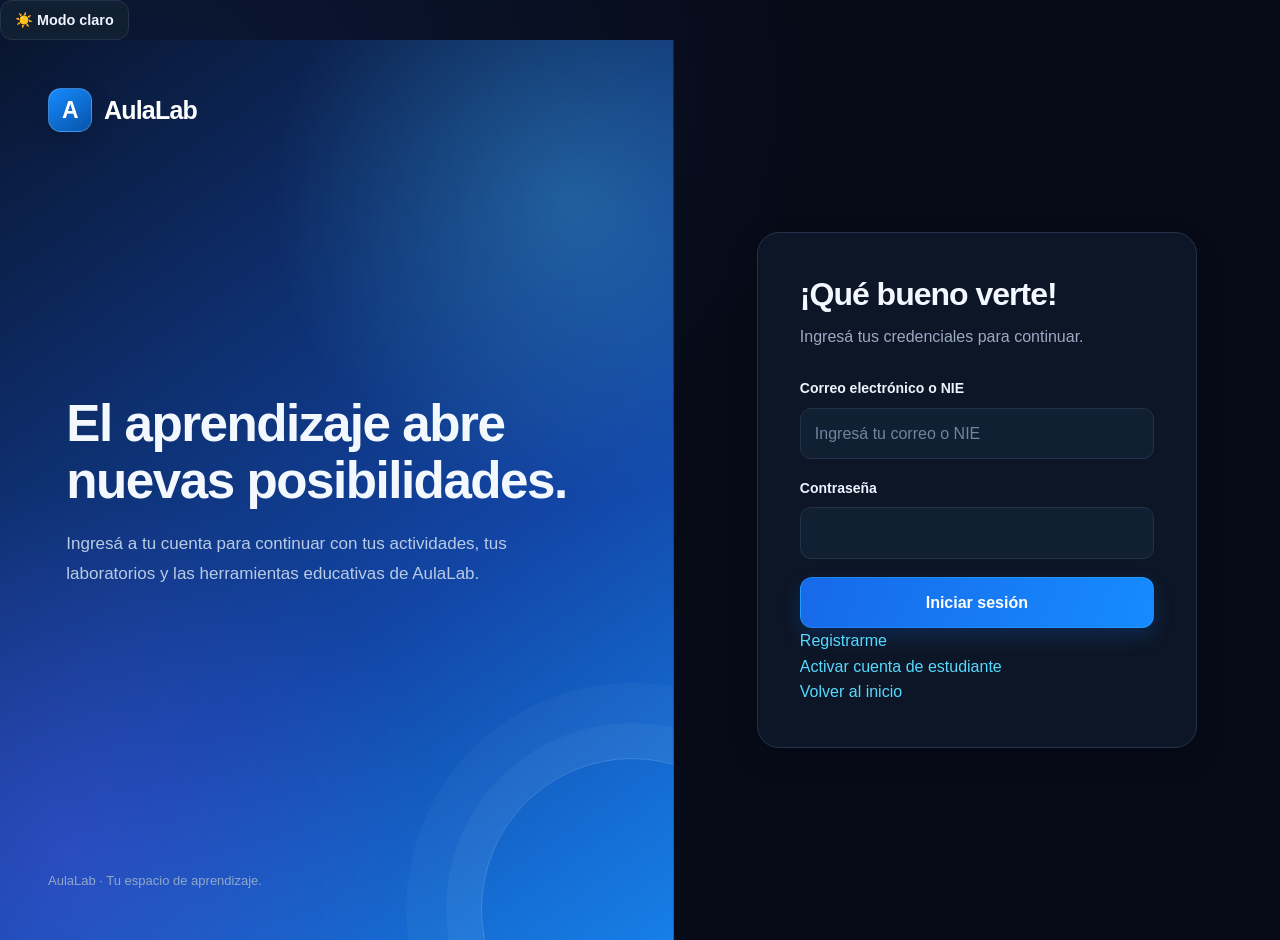
==== AulaLab/frontend/admin-global.html @ 5adf9a64 "Add files via upload" ====
<!DOCTYPE html>
<html lang="es">
<head>
  <meta charset="UTF-8">
  <meta name="viewport" content="width=device-width, initial-scale=1">
  <title>Administración global | AulaLab</title>
  <link rel="stylesheet" href="css/estilos.css">
  <link rel="stylesheet" href="css/administracion.css">
  <link rel="stylesheet" href="css/tema-aulalab.css">
  <script src="js/confi.js" defer></script>
  <script src="js/admin-global.js" defer></script>
</head>
<body class="pagina-admin">
  <header class="barra-admin">
    <a class="marca" href="inicio.html">
      <span class="marca-icono">A</span> AulaLab
    </a>
    <nav>
      <button class="boton-tema" type="button" data-cambiar-tema aria-label="Cambiar a modo claro">☀️ Modo claro</button>
      <a href="inicio.html">Mi cuenta</a>
      <button id="btnCerrarSesion" class="boton-secundario">Cerrar sesión</button>
    </nav>
  </header>

  <main class="admin-contenido admin-ancho">
    <section class="encabezado-admin">
      <span class="etiqueta">CENTRO DE CONTROL</span>
      <h1>Administración global</h1>
      <p>Revisá las solicitudes, gestioná aprobaciones y consultá las instituciones registradas.</p>
      <div id="mensajeAdmin" class="mensaje" role="status"></div>
    </section>

    <section class="resumen-admin">
      <article class="resumen-caja"><span>Permisos globales</span><strong id="totalAccesos">—</strong></article>
      <article class="resumen-caja"><span>Administración institucional</span><strong id="totalAdministradores">—</strong></article>
      <article class="resumen-caja"><span>Instituciones nuevas</span><strong id="totalInstitucionesPendientes">—</strong></article>
      <article class="resumen-caja"><span>Instituciones registradas</span><strong id="totalInstituciones">—</strong></article>
      <article class="resumen-caja">
  <span>Registros de usuarios pendientes</span>
  <strong id="totalUsuariosPendientes">—</strong>
</article>

<article class="resumen-caja">
  <span>Inscripciones de estudiantes pendientes</span>
  <strong id="totalEstudiantesPendientes">—</strong>
</article>
    </section>

    <section class="tarjeta-admin">
      <div class="titulo-fila">
        <div><h2>Solicitudes de permiso global</h2><p class="texto-ayuda">Docentes que solicitan permiso para administrar instituciones.</p></div>
        <button class="boton-secundario" data-actualizar type="button">Actualizar</button>
      </div>
      <div id="listaAccesos" class="lista-solicitudes">Cargando…</div>
    </section>

    <section class="tarjeta-admin">
      <h2>Solicitudes de administración institucional</h2>
      <p class="texto-ayuda">Revisá las peticiones de docentes para administrar una institución existente.</p>
      <div id="listaAdministradores" class="lista-solicitudes">Cargando…</div>
    </section>
    <section class="tarjeta-admin">
  <div class="titulo-fila">
    <div>
      <h2>Solicitudes de registro de usuarios</h2>
      <p class="texto-ayuda">
        Revisá los registros nuevos antes de permitir el acceso a AulaLab.
      </p>
    </div>
    <button class="boton-secundario" data-actualizar type="button">
      Actualizar
    </button>
  </div>
  <div id="listaUsuariosPendientes" class="lista-solicitudes">
    Cargando…
  </div>
</section>

<section class="tarjeta-admin">
  <div class="titulo-fila">
    <div>
      <h2>Solicitudes de inscripción de estudiantes</h2>
      <p class="texto-ayuda">
        Revisá el NIE, la institución, el grado y la sección antes de aprobar.
      </p>
    </div>
    <button class="boton-secundario" data-actualizar type="button">
      Actualizar
    </button>
  </div>
  <div id="listaEstudiantesPendientes" class="lista-solicitudes">
    Cargando…
  </div>
</section>
    <section class="tarjeta-admin">
      <h2>Solicitudes de registro de instituciones</h2>
      <p class="texto-ayuda">Al aprobar una solicitud, AulaLab registra la institución en la base de datos.</p>
      <div id="listaInstitucionesPendientes" class="lista-solicitudes">Cargando…</div>
    </section>

    <section class="tarjeta-admin">
      <h2>Instituciones registradas</h2>
      <div id="listaInstituciones" class="lista-solicitudes">Cargando…</div>
    </section>
  </main>
    <script src="js/tema-aulalab.js" defer></script>
</body>
</html>
---- AulaLab/frontend/css/estilos.css ----
:root {
    --azul: #2563eb;
    --azul-oscuro: #173b8f;
    --fondo: #f3f6fc;
    --texto: #172033;
    --muted: #68758a;
    --borde: #e1e7f0;
    --blanco: #ffffff;
    --radio: 18px;
}

* {
    box-sizing: border-box;
}

body {
    margin: 0;
    font-family: Inter, "Segoe UI", Arial, sans-serif;
    color: var(--texto);
    background: var(--fondo);
}

button,
input {
    font: inherit;
}

button,
a {
    -webkit-tap-highlight-color: transparent;
}

a {
    color: var(--azul);
    text-decoration: none;
}

a:hover {
    text-decoration: underline;
}

button:focus-visible,
input:focus-visible,
a:focus-visible {
    outline: 3px solid #93c5fd;
    outline-offset: 3px;
}

.contenedor-auth {
    min-height: 100vh;
    display: grid;
    grid-template-columns: minmax(0, 1fr) minmax(360px, 0.9fr);
}

.panel-presentacion {
    padding: 48px;
    display: flex;
    flex-direction: column;
    justify-content: space-between;
    color: white;
    background:
        radial-gradient(circle at 85% 15%, #4f8cff 0, transparent 35%),
        linear-gradient(145deg, #102b68, #2563eb 70%, #5685f6);
}

.marca {
    display: inline-flex;
    align-items: center;
    gap: 12px;
    font-size: 25px;
    font-weight: 800;
    letter-spacing: -1px;
}

.marca-icono {
    width: 44px;
    height: 44px;
    display: grid;
    place-items: center;
    border-radius: 14px;
    background: rgba(255, 255, 255, 0.17);
    font-size: 23px;
}

.presentacion-texto {
    max-width: 540px;
    margin: 50px auto;
}

.presentacion-texto h1 {
    margin: 0 0 20px;
    font-size: clamp(34px, 4vw, 56px);
    line-height: 1.1;
    letter-spacing: -1.8px;
}

.presentacion-texto p {
    color: #e0eaff;
    font-size: 17px;
    line-height: 1.8;
}

.presentacion-pie {
    color: #d7e4ff;
    font-size: 13px;
}

.panel-formulario {
    display: grid;
    place-items: center;
    padding: 36px 24px;
}

.formulario {
    width: 100%;
    max-width: 440px;
}

.formulario h2 {
    margin: 0 0 10px;
    font-size: 32px;
    letter-spacing: -1px;
}

.descripcion {
    margin: 0 0 28px;
    color: var(--muted);
    line-height: 1.6;
}

.campo {
    margin-bottom: 18px;
}

.campo label {
    display: block;
    margin-bottom: 8px;
    font-size: 14px;
    font-weight: 700;
}

.campo input {
    width: 100%;
    min-height: 48px;
    padding: 12px 14px;
    border: 1px solid var(--borde);
    border-radius: 11px;
    background: white;
    color: var(--texto);
    transition: border-color 0.2s, box-shadow 0.2s;
}

.campo input:focus {
    border-color: var(--azul);
    box-shadow: 0 0 0 3px #2563eb18;
    outline: none;
}

.boton-principal {
    width: 100%;
    min-height: 49px;
    border: 0;
    border-radius: 11px;
    background: var(--azul);
    color: white;
    font-weight: 700;
    cursor: pointer;
    transition: background 0.2s, transform 0.2s;
}

.boton-principal:hover {
    background: var(--azul-oscuro);
}

.boton-principal:disabled {
    opacity: 0.65;
    cursor: wait;
}

.mensaje {
    display: none;
    margin: 0 0 18px;
    padding: 12px 14px;
    border-radius: 10px;
    font-size: 14px;
    line-height: 1.5;
}

.mensaje.visible {
    display: block;
}

.mensaje.error {
    color: #991b1b;
    background: #fee2e2;
}

.mensaje.exito {
    color: #166534;
    background: #dcfce7;
}

.enlace-formulario {
    margin-top: 22px;
    color: var(--muted);
    text-align: center;
    font-size: 14px;
    line-height: 1.8;
}

.nota-seguridad {
    margin-top: 22px;
    padding: 13px;
    border-radius: 10px;
    background: #edf4ff;
    color: #31528a;
    font-size: 13px;
    line-height: 1.6;
}

@media (max-width: 850px) {
    .contenedor-auth {
        grid-template-columns: 1fr;
    }

    .panel-presentacion {
        padding: 25px;
    }

    .presentacion-texto {
        margin: 35px 0 20px;
    }

    .presentacion-texto h1 {
        font-size: 36px;
    }

    .presentacion-texto p {
        font-size: 15px;
    }

    .presentacion-pie {
        display: none;
    }

    .panel-formulario {
        padding: 34px 22px;
    }
}
---- AulaLab/frontend/css/administracion.css ----
.pagina-admin { min-height: 100vh; }

.barra-admin {
  display: flex;
  align-items: center;
  justify-content: space-between;
  gap: 20px;
  padding: 16px clamp(18px, 5vw, 64px);
  background: #fff;
  border-bottom: 1px solid var(--borde);
}

.barra-admin .marca { color: var(--texto); }
.barra-admin nav { display: flex; align-items: center; gap: 18px; flex-wrap: wrap; }

.admin-contenido {
  width: min(900px, calc(100% - 32px));
  margin: 38px auto 70px;
}
.admin-ancho { width: min(1180px, calc(100% - 32px)); }

.encabezado-admin { margin-bottom: 28px; }
.encabezado-admin h1 { margin: 10px 0; font-size: clamp(30px, 4vw, 43px); letter-spacing: -1.4px; }
.encabezado-admin p, .texto-ayuda { color: var(--muted); line-height: 1.65; }
.etiqueta { color: var(--azul); font-size: 12px; font-weight: 800; letter-spacing: 1.4px; }

.tarjeta-admin {
  background: #fff;
  border: 1px solid var(--borde);
  border-radius: var(--radio);
  padding: clamp(18px, 3vw, 30px);
  margin-bottom: 22px;
  box-shadow: 0 8px 28px #17203308;
}
.tarjeta-admin h2 { margin: 0 0 8px; font-size: 21px; }
.tarjeta-admin .campo { margin-top: 18px; }
.campo textarea, .campo select {
  width: 100%;
  padding: 13px 14px;
  border: 1px solid var(--borde);
  border-radius: 11px;
  font: inherit;
  color: var(--texto);
  background: #fff;
  resize: vertical;
}
.campo textarea:focus, .campo select:focus {
  outline: 0;
  border-color: var(--azul);
  box-shadow: 0 0 0 3px #2563eb18;
}

.boton-secundario {
  border: 1px solid var(--borde);
  border-radius: 10px;
  background: #fff;
  color: var(--texto);
  padding: 10px 15px;
  font-weight: 700;
  cursor: pointer;
}
.boton-secundario:hover { background: #f3f6fc; }

.mensaje.info { color: #31528a; background: #edf4ff; }
.mensaje.exito { color: #166534; background: #dcfce7; }
.mensaje.error { color: #991b1b; background: #fee2e2; }

.resultado-solicitud { margin-top: 14px; }
.resultado-solicitud:empty { display: none; }

.titulo-fila { display: flex; align-items: center; justify-content: space-between; gap: 16px; }
.lista-solicitudes { display: grid; gap: 13px; margin-top: 18px; }
.grupo-solicitudes { border-top: 1px solid var(--borde); padding-top: 16px; }
.grupo-solicitudes h3 { margin: 0 0 10px; font-size: 16px; }

.item-solicitud {
  border: 1px solid var(--borde);
  border-radius: 13px;
  padding: 17px;
  min-width: 0;
}
.item-solicitud h3 { margin: 0 0 9px; font-size: 17px; overflow-wrap: anywhere; }
.item-solicitud p { margin: 8px 0 0; color: var(--muted); line-height: 1.5; overflow-wrap: anywhere; }
.estado {
  display: inline-block;
  padding: 5px 9px;
  border-radius: 999px;
  font-size: 12px;
  font-weight: 800;
  background: #edf0f5;
  color: #475569;
}
.estado-pending { background: #fff3cd; color: #805b00; }
.estado-approved { background: #dcfce7; color: #166534; }
.estado-rejected { background: #fee2e2; color: #991b1b; }

.acciones-solicitud { display: flex; gap: 10px; flex-wrap: wrap; margin-top: 15px; }
.acciones-solicitud button { border: 0; border-radius: 9px; padding: 10px 14px; font-weight: 700; cursor: pointer; }
.acciones-solicitud button:disabled { opacity: .6; cursor: wait; }
.boton-aprobar { background: #dcfce7; color: #166534; }
.boton-rechazar { background: #fee2e2; color: #991b1b; }
.vacio { color: var(--muted); padding: 8px 0; }

.resumen-admin { display: grid; grid-template-columns: repeat(4, minmax(0, 1fr)); gap: 14px; margin-bottom: 22px; }
.resumen-caja { padding: 20px; border: 1px solid var(--borde); border-radius: 14px; background: #fff; }
.resumen-caja span { display: block; color: var(--muted); font-size: 13px; line-height: 1.4; }
.resumen-caja strong { display: block; margin-top: 9px; font-size: 28px; }

@media (max-width: 760px) {
  .resumen-admin { grid-template-columns: repeat(2, minmax(0, 1fr)); }
  .barra-admin { align-items: flex-start; }
  .barra-admin nav { justify-content: flex-end; }
}
@media (max-width: 480px) {
  .barra-admin { flex-direction: column; }
  .barra-admin nav { justify-content: flex-start; }
  .resumen-admin { grid-template-columns: 1fr 1fr; gap: 8px; }
  .resumen-caja { padding: 14px; }
  .resumen-caja strong { font-size: 23px; }
  .titulo-fila { align-items: flex-start; flex-direction: column; }
}
---- AulaLab/frontend/css/tema-aulalab.css ----
/* ==========================================
   AULALAB — FUTURISTIC DARK UI
   Tema visual: azul noche, azul eléctrico y cian
   No modifica la lógica ni los selectores JS.
   ========================================== */

:root {
    color-scheme: dark;

    --azul: #168bff;
    --azul-oscuro: #0866cc;
    --fondo: #070b18;
    --texto: #edf4ff;
    --muted: #9aaac3;
    --borde: #23324a;
    --blanco: #101a2b;
    --radio: 16px;

    --superficie: #0d1626;
    --superficie-elevada: #111f33;
    --cian: #55d9ff;
    --resplandor: 0 0 0 3px rgb(22 139 255 / 13%);
}

html {
    min-height: 100%;
    background: var(--fondo);
    scroll-behavior: smooth;
}

body {
    min-height: 100vh;
    color: var(--texto);
    background:
        radial-gradient(
            ellipse at 15% 0%,
            rgb(22 139 255 / 9%),
            transparent 38%
        ),
        radial-gradient(
            ellipse at 95% 100%,
            rgb(85 217 255 / 4%),
            transparent 35%
        ),
        var(--fondo);
    font-family: Inter, "Segoe UI", Arial, sans-serif;
    line-height: 1.6;
    -webkit-font-smoothing: antialiased;
}

::selection {
    color: #fff;
    background: #0866cc;
}

button,
input,
select,
textarea {
    font: inherit;
}

a {
    color: var(--cian);
    text-decoration: none;
    transition: color .2s ease;
}

a:hover {
    color: #a1eaff;
    text-decoration: none;
}

button,
a,
input,
select,
textarea {
    -webkit-tap-highlight-color: transparent;
}

button:focus-visible,
input:focus-visible,
select:focus-visible,
textarea:focus-visible,
a:focus-visible {
    outline: 2px solid var(--cian);
    outline-offset: 3px;
}

/* Identidad AulaLab */
.marca {
    color: var(--texto);
    gap: 12px;
    letter-spacing: -.8px;
}

.marca-icono {
    color: #fff;
    background: linear-gradient(145deg, #168bff, #0753a8);
    border: 1px solid rgb(85 217 255 / 28%);
    border-radius: 13px;
    box-shadow: 0 0 22px rgb(22 139 255 / 16%);
}

/* Formularios de acceso, registro y cuenta */
.contenedor-auth {
    background: transparent;
}

.panel-presentacion {
    position: relative;
    overflow: hidden;
    isolation: isolate;
    background:
        radial-gradient(
            circle at 85% 15%,
            rgb(22 139 255 / 18%),
            transparent 34%
        ),
        linear-gradient(145deg, #091426, #0c1d34 70%, #102745);
    border-right: 1px solid rgb(85 217 255 / 9%);
}

.panel-presentacion::after {
    position: absolute;
    z-index: -1;
    right: -110px;
    bottom: -160px;
    width: 340px;
    height: 340px;
    border: 1px solid rgb(85 217 255 / 10%);
    border-radius: 50%;
    box-shadow:
        0 0 0 35px rgb(85 217 255 / 2%),
        0 0 0 70px rgb(85 217 255 / 2%);
    content: "";
    pointer-events: none;
}

.presentacion-texto h1 {
    color: #f3f8ff;
    letter-spacing: -1.5px;
}

.presentacion-texto p {
    color: #b9cbe4;
}

.presentacion-pie {
    color: #8fa8c9;
}

.panel-formulario {
    background: transparent;
}

.formulario {
    color: var(--texto);
}

.formulario h2 {
    color: #f3f7ff;
}

.descripcion,
.enlace-formulario {
    color: var(--muted);
}

.campo label {
    color: #dbe7f8;
}

.campo input,
.campo select,
.campo textarea {
    width: 100%;
    color: var(--texto);
    background: #0a1423;
    border: 1px solid var(--borde);
    border-radius: 11px;
    transition:
        border-color .2s ease,
        box-shadow .2s ease,
        background .2s ease;
}

.campo input::placeholder,
.campo textarea::placeholder {
    color: #71839e;
}

.campo input:focus,
.campo select:focus,
.campo textarea:focus {
    color: #fff;
    background: #0d192b;
    border-color: var(--azul);
    box-shadow: var(--resplandor);
    outline: none;
}

.campo select option {
    color: var(--texto);
    background: var(--superficie);
}

.boton-principal {
    color: #fff;
    background: linear-gradient(100deg, #0879ee, #168bff);
    border: 1px solid rgb(85 217 255 / 20%);
    border-radius: 11px;
    box-shadow: 0 5px 18px rgb(22 139 255 / 12%);
    transition:
        background .2s ease,
        box-shadow .2s ease,
        transform .2s ease;
}

.boton-principal:hover {
    background: linear-gradient(100deg, #168bff, #25a9ff);
    box-shadow: 0 7px 24px rgb(22 139 255 / 23%);
    transform: translateY(-1px);
}

.boton-principal:active {
    transform: translateY(0);
}

.boton-principal:disabled {
    opacity: .6;
    box-shadow: none;
    transform: none;
    cursor: wait;
}

.nota-seguridad {
    color: #b9d9ff;
    background: rgb(22 139 255 / 8%);
    border: 1px solid rgb(22 139 255 / 17%);
    border-radius: 12px;
}

/* Mensajes: se conservan las clases usadas por JS */
.mensaje {
    border: 1px solid transparent;
    border-radius: 11px;
}

.mensaje.error {
    color: #ffc2c8;
    background: rgb(239 68 68 / 10%);
    border-color: rgb(239 68 68 / 25%);
}

.mensaje.exito {
    color: #a8f5d0;
    background: rgb(34 197 94 / 9%);
    border-color: rgb(34 197 94 / 22%);
}

.mensaje.info {
    color: #b9d9ff;
    background: rgb(22 139 255 / 9%);
    border-color: rgb(22 139 255 / 20%);
}

/* Paneles de administración */
.pagina-admin {
    color: var(--texto);
}

.barra-admin {
    position: relative;
    background: rgb(9 16 29 / 94%);
    border-bottom: 1px solid var(--borde);
    box-shadow: 0 8px 28px rgb(0 0 0 / 12%);
}

.barra-admin .marca {
    color: var(--texto);
}

.barra-admin nav {
    gap: 18px;
}

.barra-admin nav a {
    color: #b7c7df;
}

.barra-admin nav a:hover {
    color: var(--cian);
}

.admin-contenido {
    padding-bottom: 20px;
}

.encabezado-admin h1 {
    color: #f0f6ff;
    letter-spacing: -1.4px;
}

.encabezado-admin p,
.texto-ayuda {
    color: var(--muted);
}

.etiqueta {
    color: var(--cian);
    letter-spacing: 1.8px;
}

.tarjeta-admin,
.resumen-caja {
    color: var(--texto);
    background: linear-gradient(
        145deg,
        rgb(17 31 51 / 96%),
        rgb(12 23 39 / 98%)
    );
    border: 1px solid var(--borde);
    border-radius: var(--radio);
    box-shadow: 0 12px 32px rgb(0 0 0 / 12%);
    transition: border-color .2s ease, transform .2s ease;
}

.tarjeta-admin {
    padding: clamp(18px, 3vw, 30px);
}

.tarjeta-admin h2,
.item-solicitud h3 {
    color: #eaf3ff;
}

.resumen-caja {
    padding: 20px;
}

.resumen-caja span {
    color: var(--muted);
}

.resumen-caja strong {
    color: #f3f8ff;
    font-variant-numeric: tabular-nums;
}

.campo textarea,
.campo select {
    color: var(--texto);
    background: #0a1423;
    border-color: var(--borde);
}

.campo textarea:focus,
.campo select:focus {
    border-color: var(--azul);
    box-shadow: var(--resplandor);
}

.boton-secundario {
    color: #dceaff;
    background: #132238;
    border: 1px solid #2b405d;
    border-radius: 10px;
    transition:
        border-color .2s ease,
        background .2s ease,
        color .2s ease;
}

.boton-secundario:hover {
    color: var(--cian);
    background: #172b45;
    border-color: #2878bd;
}

.titulo-fila {
    gap: 16px;
}

.grupo-solicitudes {
    border-color: var(--borde);
}

.item-solicitud {
    background: rgb(7 14 26 / 45%);
    border: 1px solid #263852;
    border-radius: 13px;
    transition: border-color .2s ease, background .2s ease;
}

.item-solicitud:hover {
    background: rgb(16 32 52 / 70%);
    border-color: #345577;
}

.item-solicitud p,
.vacio {
    color: var(--muted);
}

.estado {
    background: #1c2a3e;
    color: #d5e2f4;
}

.estado-pending {
    background: rgb(245 158 11 / 12%);
    color: #ffd787;
    border: 1px solid rgb(245 158 11 / 20%);
}

.estado-approved {
    background: rgb(34 197 94 / 10%);
    color: #a8f5c4;
    border: 1px solid rgb(34 197 94 / 20%);
}

.estado-rejected {
    background: rgb(239 68 68 / 10%);
    color: #ffc2c8;
    border: 1px solid rgb(239 68 68 / 20%);
}

.acciones-solicitud button {
    transition: filter .2s ease, transform .2s ease;
}

.acciones-solicitud button:hover {
    filter: brightness(1.12);
    transform: translateY(-1px);
}

.boton-aprobar {
    color: #a8f5c4;
    background: rgb(34 197 94 / 13%);
    border: 1px solid rgb(34 197 94 / 25%) !important;
}

.boton-rechazar {
    color: #ffc2c8;
    background: rgb(239 68 68 / 12%);
    border: 1px solid rgb(239 68 68 / 25%) !important;
}

.resultado-solicitud {
    color: var(--texto);
}

/* Transiciones discretas y accesibilidad */
@media (prefers-reduced-motion: reduce) {
    *,
    *::before,
    *::after {
        scroll-behavior: auto !important;
        transition-duration: .01ms !important;
        animation-duration: .01ms !important;
    }
}

/* Adaptación a celulares */
@media (max-width: 850px) {
    .panel-presentacion {
        border-right: 0;
        border-bottom: 1px solid rgb(85 217 255 / 9%);
    }
}

@media (max-width: 760px) {
    .barra-admin {
        gap: 14px;
    }

    .barra-admin nav {
        gap: 12px;
    }

    .tarjeta-admin {
        padding: 18px;
    }
}

@media (max-width: 480px) {
    .barra-admin {
        padding: 16px;
    }

    .resumen-caja {
        padding: 14px;
    }

    .item-solicitud {
        padding: 14px;
    }

    .acciones-solicitud button {
        max-width: 100%;
    }
}

/* =====================================================
   AULALAB: SELECTOR DE TEMA Y MODO CLARO
   Se conservan los estilos originales del modo oscuro.
   ===================================================== */

.boton-tema,
[data-cambiar-tema] {
    display: inline-flex;
    align-items: center;
    justify-content: center;
    gap: 8px;
    min-height: 40px;
    padding: 9px 14px;
    border: 1px solid var(--borde, #23324a);
    border-radius: 12px;
    background: var(--superficie-elevada, #111f33);
    color: var(--texto, #edf4ff);
    font: inherit;
    font-size: 0.9rem;
    font-weight: 600;
    cursor: pointer;
    transition: background-color 0.2s ease, border-color 0.2s ease,
                color 0.2s ease, transform 0.2s ease;
}

.boton-tema:hover,
[data-cambiar-tema]:hover {
    border-color: var(--cian, #55d9ff);
    transform: translateY(-1px);
}

.boton-tema:focus-visible,
[data-cambiar-tema]:focus-visible {
    outline: 3px solid var(--azul, #168bff);
    outline-offset: 3px;
}

/* Variables para el modo claro */
:root[data-tema="claro"] {
    color-scheme: light;
    --azul: #0866cc;
    --azul-oscuro: #084b9b;
    --fondo: #f3f6fc;
    --texto: #172033;
    --muted: #5f6d82;
    --borde: #d8e1ef;
    --blanco: #ffffff;
    --superficie: #ffffff;
    --superficie-elevada: #edf3fb;
    --cian: #007eaa;
    --resplandor: 0 0 0 3px rgb(8 102 204 / 12%);
}

:root[data-tema="claro"] body {
    color: var(--texto);
    background: #f3f6fc;
}

/* Superficies principales */
:root[data-tema="claro"] .barra-admin,
:root[data-tema="claro"] .tarjeta-admin,
:root[data-tema="claro"] .resumen-caja,
:root[data-tema="claro"] .docente-header,
:root[data-tema="claro"] .docente-card,
:root[data-tema="claro"] .docente-panel,
:root[data-tema="claro"] .encabezado-estudiante,
:root[data-tema="claro"] .tarjeta-estudiante,
:root[data-tema="claro"] .tarjeta,
:root[data-tema="claro"] .card {
    color: var(--texto);
    background: #ffffff;
    border-color: var(--borde);
}

/* Menús y navegación */
:root[data-tema="claro"] .barra-lateral,
:root[data-tema="claro"] .docente-nav,
:root[data-tema="claro"] .menu-estudiante {
    color: var(--texto);
}

:root[data-tema="claro"] .barra-lateral {
    background: #ffffff;
    border-color: var(--borde);
}

:root[data-tema="claro"] .elemento-menu,
:root[data-tema="claro"] .docente-nav .nav-link {
    color: #42516a;
}

:root[data-tema="claro"] .elemento-menu:hover,
:root[data-tema="claro"] .elemento-menu.activo,
:root[data-tema="claro"] .docente-nav .nav-link:hover,
:root[data-tema="claro"] .docente-nav .nav-link.active {
    color: #075fc0;
    background: #eaf3ff;
}

/* Textos secundarios */
:root[data-tema="claro"] .muted,
:root[data-tema="claro"] .texto-secundario,
:root[data-tema="claro"] .docente-muted,
:root[data-tema="claro"] .etiqueta-menu,
:root[data-tema="claro"] .subtitulo {
    color: var(--muted);
}

/* Formularios */
:root[data-tema="claro"] input,
:root[data-tema="claro"] select,
:root[data-tema="claro"] textarea {
    color: #172033;
    background-color: #ffffff;
    border-color: #cbd6e5;
}

:root[data-tema="claro"] input::placeholder,
:root[data-tema="claro"] textarea::placeholder {
    color: #718096;
}

:root[data-tema="claro"] .boton-tema,
:root[data-tema="claro"] [data-cambiar-tema] {
    color: #172033;
    background: #ffffff;
    border-color: #d8e1ef;
}

/* Tablas y separadores */
:root[data-tema="claro"] table,
:root[data-tema="claro"] th,
:root[data-tema="claro"] td {
    border-color: var(--borde);
}

:root[data-tema="claro"] th {
    color: #263750;
    background: #edf3fb;
}

:root[data-tema="claro"] td {
    color: #344258;
}

/* Respeta las preferencias de movimiento */
@media (prefers-reduced-motion: reduce) {
    .boton-tema,
    [data-cambiar-tema] {
        transition: none;
    }
}

/* =====================================================
   AULALAB — ACABADO VISUAL UNIFICADO
   Capa adicional: conserva las reglas anteriores
===================================================== */

:root {
    --radio: 16px;
    --sombra-tarjeta: 0 12px 32px rgb(0 0 0 / 16%);
    --transicion-ui: 180ms ease;
}

html {
    scroll-behavior: smooth;
    scroll-padding-top: 88px;
}

body {
    text-rendering: optimizeLegibility;
    -webkit-font-smoothing: antialiased;
}

button,
input,
select,
textarea {
    font: inherit;
}

button,
a,
input,
select,
textarea {
    transition:
        background-color var(--transicion-ui),
        border-color var(--transicion-ui),
        color var(--transicion-ui),
        box-shadow var(--transicion-ui),
        transform var(--transicion-ui);
}

button,
a {
    -webkit-tap-highlight-color: transparent;
}

:where(a, button, input, select, textarea):focus-visible {
    outline: 3px solid var(--cian, #55d9ff);
    outline-offset: 3px;
}

:where(.tarjeta, .card, .tarjeta-admin, .docente-card,
       .docente-panel, .tarjeta-estudiante, .resumen-caja) {
    border-radius: var(--radio);
    box-shadow: var(--sombra-tarjeta);
}

:where(button, .boton, .enlace-boton, .boton-explorar,
       .boton-secundario, .boton-cerrar-sesion, .nav-logout) {
    border-radius: 12px;
    font-weight: 600;
}

:where(button, .boton, .enlace-boton, .boton-explorar,
       .boton-secundario, .boton-cerrar-sesion, .nav-logout):not(:disabled):hover {
    filter: brightness(1.06);
}

:where(button, .boton, .enlace-boton, .boton-explorar,
       .boton-secundario, .boton-cerrar-sesion, .nav-logout):not(:disabled):active {
    transform: scale(0.98);
}

:where(input, select, textarea) {
    max-width: 100%;
    border-radius: 10px;
}

:where(input, select, textarea):focus {
    box-shadow: 0 0 0 3px rgb(22 139 255 / 15%);
}

.boton-tema,
[data-cambiar-tema] {
    display: inline-flex;
    align-items: center;
    justify-content: center;
    gap: 8px;
    min-height: 40px;
    padding: 9px 14px;
    border: 1px solid var(--borde, #23324a);
    border-radius: 12px;
    cursor: pointer;
    font-weight: 600;
    line-height: 1.25;
}

:root[data-tema="claro"] {
    --sombra-tarjeta: 0 12px 30px rgb(32 61 105 / 9%);
}

:root[data-tema="claro"] body {
    color: #172033;
}

:root[data-tema="claro"] :where(
    .tarjeta, .card, .tarjeta-admin, .docente-card,
    .docente-panel, .tarjeta-estudiante, .resumen-caja
) {
    border-color: #e0e8f2;
}

:root[data-tema="claro"] :where(
    input, select, textarea
) {
    background-color: #fff;
    color: #172033;
}

@media (max-width: 768px) {
    .boton-tema,
    [data-cambiar-tema] {
        min-height: 40px;
        padding: 8px 10px;
        font-size: 0.9rem;
    }

    :where(.tarjeta, .card, .tarjeta-admin, .docente-card,
           .docente-panel, .tarjeta-estudiante, .resumen-caja) {
        border-radius: 14px;
    }
}

@media (prefers-reduced-motion: reduce) {
    html {
        scroll-behavior: auto;
    }

    *,
    *::before,
    *::after {
        scroll-behavior: auto !important;
        transition-duration: 0.01ms !important;
        animation-duration: 0.01ms !important;
        animation-iteration-count: 1 !important;
    }
}

/* =====================================================
   AULALAB — LOGIN Y REGISTRO
   Renovación visual sin modificar la lógica
===================================================== */

body:has(.contenedor-auth) {
    min-height: 100vh;
    background:
        radial-gradient(ellipse at 10% 10%, rgb(37 99 235 / 14%), transparent 42%),
        var(--fondo);
}

.contenedor-auth {
    min-height: 100vh;
    align-items: stretch;
}

.panel-presentacion {
    position: relative;
    isolation: isolate;
    overflow: hidden;
    background:
        radial-gradient(circle at 85% 18%, rgb(85 217 255 / 26%), transparent 32%),
        radial-gradient(circle at 10% 90%, rgb(105 92 255 / 28%), transparent 36%),
        linear-gradient(145deg, #09152f, #1245a5 62%, #167fe8);
}

.panel-presentacion::after {
    content: "";
    position: absolute;
    z-index: -1;
    width: 300px;
    height: 300px;
    right: -110px;
    bottom: -120px;
    border: 1px solid rgb(255 255 255 / 18%);
    border-radius: 50%;
    box-shadow:
        0 0 0 35px rgb(255 255 255 / 4%),
        0 0 0 75px rgb(255 255 255 / 3%);
    pointer-events: none;
}

.panel-presentacion .marca {
    align-self: flex-start;
    text-decoration: none;
}

.panel-presentacion .marca-icono {
    border: 1px solid rgb(255 255 255 / 20%);
    box-shadow: 0 8px 25px rgb(0 0 0 / 14%);
}

.presentacion-texto h1 {
    text-wrap: balance;
}

.presentacion-texto p {
    max-width: 48ch;
}

.panel-formulario {
    position: relative;
}

.panel-formulario .formulario {
    padding: clamp(24px, 4vw, 42px);
    border: 1px solid var(--borde);
    border-radius: 22px;
    background: var(--superficie, var(--blanco));
    box-shadow: var(--sombra-tarjeta, 0 18px 55px rgb(0 0 0 / 10%));
}

.formulario h2 {
    line-height: 1.2;
    text-wrap: balance;
}

.formulario .descripcion {
    margin-top: 10px;
}

.campo label {
    color: var(--texto);
}

.campo input {
    min-height: 50px;
    border-color: var(--borde);
    background: var(--superficie-elevada, var(--blanco));
    color: var(--texto);
}

.campo input:hover {
    border-color: var(--azul);
}

.campo input:focus {
    border-color: var(--azul);
    box-shadow: 0 0 0 4px rgb(37 99 235 / 14%);
}

.boton-principal {
    min-height: 51px;
    border-radius: 12px;
    background: linear-gradient(110deg, #1769e8, #168bff);
    box-shadow: 0 8px 20px rgb(22 105 232 / 22%);
}

.boton-principal:hover {
    background: linear-gradient(110deg, #1458c7, #0878df);
    box-shadow: 0 10px 24px rgb(22 105 232 / 30%);
}

.enlace-formulario a {
    font-weight: 700;
}

.nota-seguridad {
    border: 1px solid rgb(37 99 235 / 12%);
    border-radius: 12px;
}

:root[data-tema="claro"] body:has(.contenedor-auth) {
    background:
        radial-gradient(ellipse at 10% 10%, rgb(37 99 235 / 8%), transparent 42%),
        #f3f6fc;
}

:root[data-tema="claro"] .panel-formulario .formulario {
    background: #ffffff;
    border-color: #e0e8f3;
    box-shadow: 0 18px 55px rgb(31 57 94 / 9%);
}

:root[data-tema="claro"] .campo input {
    background: #ffffff;
    color: #172033;
}

:root[data-tema="claro"] .nota-seguridad {
    background: #edf4ff;
    color: #31528a;
}

:root[data-tema="oscuro"] .mensaje.error {
    color: #fecaca;
    background: #451a20;
}

:root[data-tema="oscuro"] .mensaje.exito {
    color: #bbf7d0;
    background: #123526;
}

@media (max-width: 850px) {
    .contenedor-auth {
        min-height: 100vh;
    }

    .panel-presentacion {
        min-height: 250px;
        padding: 26px;
    }

    .presentacion-texto {
        margin: 32px 0 10px;
    }

    .panel-formulario {
        padding: 24px 16px 32px;
    }

    .panel-formulario .formulario {
        max-width: 520px;
        padding: 26px 22px;
        border-radius: 18px;
    }
}

@media (max-width: 420px) {
    .presentacion-texto h1 {
        font-size: 30px;
    }

    .panel-formulario .formulario {
        padding: 22px 17px;
    }

    .formulario h2 {
        font-size: 27px;
    }
}
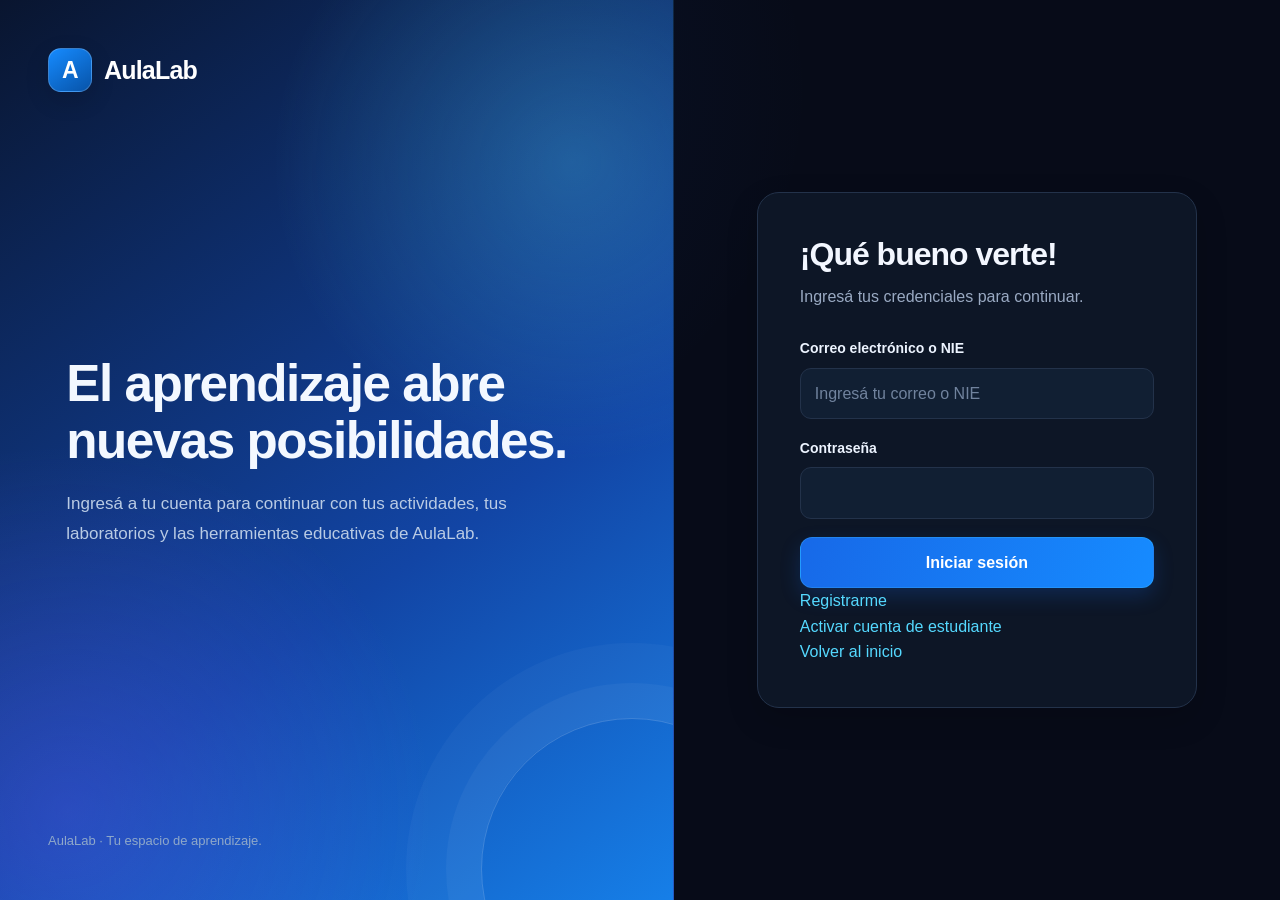
==== commit 8663ea7b: "Quitar selector de tema de la interfaz" ====
--- a/AulaLab/frontend/admin-global.html
+++ b/AulaLab/frontend/admin-global.html
@@ -16,7 +16,6 @@
       <span class="marca-icono">A</span> AulaLab
     </a>
     <nav>
-      <button class="boton-tema" type="button" data-cambiar-tema aria-label="Cambiar a modo claro">☀️ Modo claro</button>
       <a href="inicio.html">Mi cuenta</a>
       <button id="btnCerrarSesion" class="boton-secundario">Cerrar sesión</button>
     </nav>
